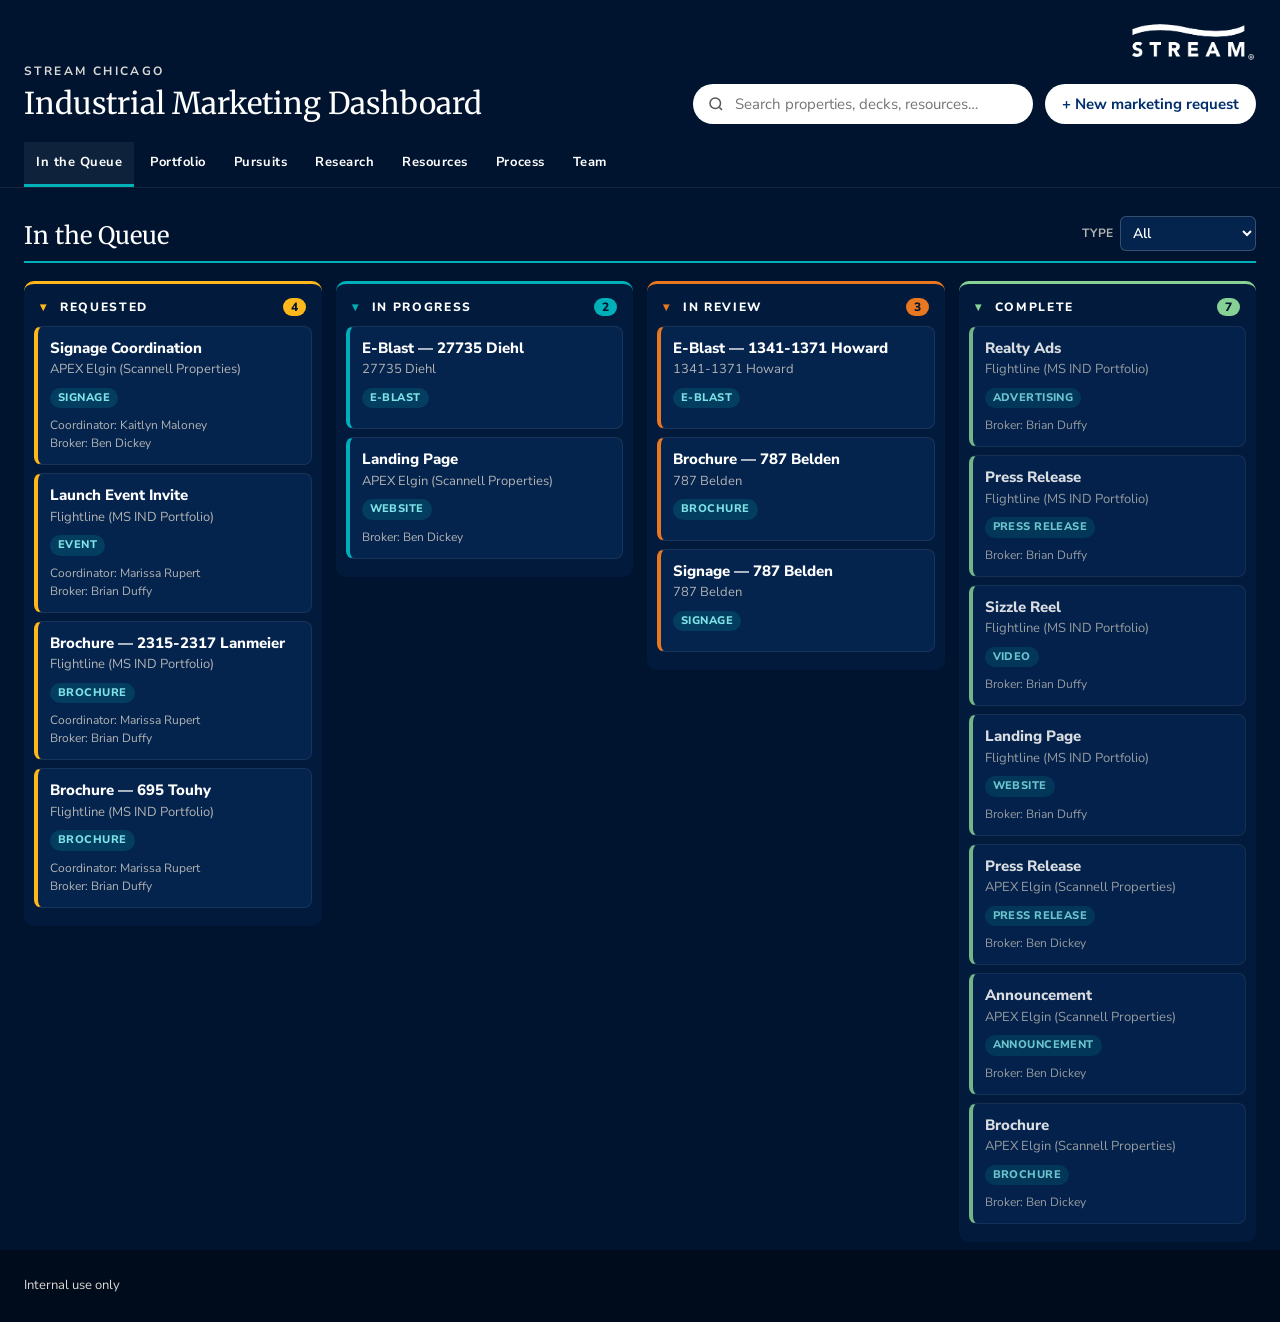
==== index.html @ 292f7e7e "Rename Presentations tab to Pursuits Co-Authored-By: Claude Opus 5.5 <noreply@anthropic.com> Claude-" ====
<!doctype html>
<html lang="en">
<head>
  <meta charset="utf-8">
  <meta name="viewport" content="width=device-width, initial-scale=1">
  <title>Stream Industrial Team Hub</title>
  <meta name="description" content="Stream Industrial Brokerage &amp; Marketing team dashboard — marketing queue, presentations, resources and portfolio quick links.">
  <link rel="preconnect" href="https://fonts.googleapis.com">
  <link rel="preconnect" href="https://fonts.gstatic.com" crossorigin>
  <link href="https://fonts.googleapis.com/css2?family=Merriweather:ital,wght@0,300;0,400;0,700;1,700&family=Nunito+Sans:wght@400;600;700;800;900&display=swap" rel="stylesheet">
  <link rel="stylesheet" href="assets/styles.css">
</head>
<body>
  <a class="skip-link" href="#main">Skip to content</a>

  <header class="masthead">
    <div class="wrap masthead__inner">
      <div class="brand">
        <span class="brand__eyebrow">Stream Chicago</span>
        <h1 class="brand__title">Industrial Marketing Dashboard</h1>
      </div>
      <div class="masthead__right">
        <img class="brand__logo" src="assets/stream-logo-white.png" alt="Stream Realty Partners" width="126" height="40">
      <div class="masthead__tools">
        <label class="search" for="global-search">
          <svg aria-hidden="true" viewBox="0 0 24 24"><circle cx="11" cy="11" r="7"/><path d="m20 20-3.5-3.5"/></svg>
          <span class="sr-only">Search the hub</span>
          <input id="global-search" type="search" placeholder="Search properties, decks, resources…" autocomplete="off">
        </label>
        <a class="btn btn--light" id="request-link" href="#" target="_blank" rel="noopener">+ New marketing request</a>
      </div>
      </div>
    </div>
    <nav class="sectionnav" aria-label="Sections">
      <div class="wrap sectionnav__inner" role="tablist">
        <a href="#queue" role="tab" id="tab-queue" aria-controls="queue">In the Queue</a>
        <a href="#portfolio" role="tab" id="tab-portfolio" aria-controls="portfolio">Portfolio</a>
        <a href="#presentations" role="tab" id="tab-presentations" aria-controls="presentations">Pursuits</a>
        <a href="#research" role="tab" id="tab-research" aria-controls="research">Research</a>
        <a href="#resources" role="tab" id="tab-resources" aria-controls="resources">Resources</a>
        <a href="#process" role="tab" id="tab-process" aria-controls="process">Process</a>
        <a href="#team" role="tab" id="tab-team" aria-controls="team">Team</a>
      </div>
    </nav>
  </header>

  <main id="main" class="wrap">
    <div id="sample-banner" class="banner" hidden>
      <strong>Sample data.</strong> Replace the placeholder entries in <code>data/dashboard.js</code> with the team's real work — see the README for how.
    </div>


    <section id="queue" class="section" role="tabpanel" aria-labelledby="tab-queue">
      <div class="section__head">
        <h2 id="queue-h" class="section__title">In the Queue</h2>
        <div class="filters">
          <label>Type <select id="queue-type"></select></label>
        </div>
      </div>
      <p class="queue-live-note" id="queue-live-note" hidden>Drag a card to another column to update its status (on a phone, press and hold, then slide). Changes save for everyone.</p>
      <div class="board" id="board"></div>
    </section>

    <section id="portfolio" class="section" role="tabpanel" aria-labelledby="tab-portfolio">
      <div class="section__head">
        <h2 id="port-h" class="section__title">Portfolio</h2>
        <div class="filters">
          <label>Submarket <select id="port-submarket"></select></label>
          <label>Status <select id="port-status"></select></label>
        </div>
      </div>
      <div id="assignments-block">
        <h3 class="subhead subhead--first">Assignment Teams</h3>
        <div class="assignments" id="assignment-list"></div>
        <h3 class="subhead">Properties</h3>
      </div>
      <div class="portfolio-summary" id="portfolio-summary"></div>
      <div class="table-wrap">
        <table class="portfolio" id="portfolio-table">
          <thead>
            <tr>
              <th scope="col">Property</th>
              <th scope="col">Submarket</th>
              <th scope="col" class="num">Available SF</th>
              <th scope="col">Clear Ht</th>
              <th scope="col">Status</th>
              <th scope="col">Broker Lead</th>
              <th scope="col">Quick Links</th>
            </tr>
          </thead>
          <tbody></tbody>
        </table>
      </div>
    </section>

    <section id="presentations" class="section" role="tabpanel" aria-labelledby="tab-presentations">
      <div class="section__head">
        <h2 id="pres-h" class="section__title">Pursuits</h2>
        <div class="filters">
          <label>Type <select id="pres-type"></select></label>
        </div>
      </div>
      <div class="cards" id="presentations-list"></div>
    </section>


    <section id="research" class="section" role="tabpanel" aria-labelledby="tab-research">
      <div class="section__head">
        <h2 class="section__title">Research</h2>
        <p class="section__meta">Market reports, comps and data for the Chicago industrial market.</p>
      </div>
      <h3 class="subhead subhead--first">The Quarter</h3>
      <div class="quarter-layout">
        <figure class="quarter-graphic" id="quarter-graphic"></figure>
        <div class="reports" id="report-list"></div>
      </div>
      <div class="reel-head">
        <h3 class="subhead">Deal Reel</h3>
        <div class="reel-filter" id="reel-filter" role="group" aria-label="Quarter"></div>
      </div>
      <p class="reel-note">Key lease transactions from The Quarter. Scroll sideways for more.</p>
      <div class="reel" id="deal-reel" tabindex="0" aria-label="Deal Reel"></div>
      <h3 class="subhead">Data &amp; Tools</h3>
      <div class="resources" id="research-list"></div>
      <div class="research-contact" id="research-contact"></div>
    </section>

    <section id="resources" class="section" role="tabpanel" aria-labelledby="tab-resources">
      <div class="section__head">
        <h2 id="res-h" class="section__title">Resources</h2>
        <p class="section__meta">Templates, brand standards, social and tools.</p>
      </div>
      <div class="resources" id="resources-list"></div>
    </section>

    <section id="process" class="section" role="tabpanel" aria-labelledby="tab-process">
      <div class="section__head">
        <h2 class="section__title">Process</h2>
        <p class="section__meta">How the Chicago IND and Marketing teams work together.</p>
      </div>
      <div class="process-legend" aria-hidden="true">
        <span class="who who--ind">IND</span> Industrial brokerage team
        <span class="who who--mkt">MKT</span> Marketing team
        <span class="who who--both">IND + MKT</span> Together
      </div>
      <div class="process" id="process-list"></div>
    </section>

    <section id="team" class="section" role="tabpanel" aria-labelledby="tab-team">
      <div class="section__head">
        <h2 id="team-h" class="section__title">Team</h2>
      </div>
      <figure class="team-photo" id="team-photo" hidden>
        <img id="team-photo-img" alt="" loading="lazy">
      </figure>
      <div class="team" id="team-list"></div>
    </section>
  </main>

  <div class="toast" id="toast" role="status" aria-live="polite" hidden></div>

  <footer class="footer">
    <div class="wrap footer__inner">
      <p class="footer__note">Internal use only</p>
    </div>
  </footer>

  <script src="data/dashboard.js"></script>
  <script src="assets/app.js"></script>
</body>
</html>
---- assets/styles.css ----
/* Stream Industrial — Brokerage & Marketing Hub
   Brand: Stream Navy dominant, Light Gray / white, Stream Blue accent.
   Merriweather for headlines, Nunito Sans for everything else. Body copy black. */

:root {
  --navy: #002F6C;
  --blue: #004EA8;
  --light-gray: #D9D9D6;
  --gray: #B1B3B3;
  --dark-gray: #53565A;
  --pacific: #00B0B9;
  --green: #86D295;
  --orange: #E87722;
  --yellow: #FFB81C;

  --ink: #000000;
  --muted: #53565A;
  --bg: #F4F4F2;
  --surface: #FFFFFF;
  --line: #D9D9D6;

  --radius: 10px;
  --shadow: 0 1px 2px rgba(0, 47, 108, .06), 0 4px 14px rgba(0, 47, 108, .06);
  --serif: "Merriweather", Georgia, serif;
  --sans: "Nunito Sans", "Segoe UI", Arial, sans-serif;
}

* { box-sizing: border-box; }

body {
  margin: 0;
  background: var(--bg);
  color: var(--ink);
  font: 400 15px/1.5 var(--sans);
  font-variant-numeric: proportional-nums lining-nums;
  -webkit-font-smoothing: antialiased;
}
a { color: var(--blue); }
code { font-size: .9em; background: rgba(0,0,0,.05); padding: 1px 5px; border-radius: 4px; }
.sr-only { position: absolute; width: 1px; height: 1px; overflow: hidden; clip: rect(0 0 0 0); white-space: nowrap; }
.skip-link { position: absolute; left: -999px; top: 8px; background: #fff; padding: 8px 12px; z-index: 100; }
.skip-link:focus { left: 8px; }

.wrap { max-width: 1280px; margin: 0 auto; padding: 0 24px; }
@media (max-width: 640px) { .wrap { padding: 0 16px; } }

/* ---------- Masthead ---------- */
.masthead {
  position: sticky; top: 0; z-index: 20;
  background: linear-gradient(45deg, #001A3D 0%, var(--navy) 55%, #003E86 100%);
  color: #fff;
}
.masthead__inner {
  display: flex; align-items: flex-end; justify-content: space-between; gap: 24px;
  padding-top: 22px; padding-bottom: 18px; flex-wrap: wrap;
}
.brand__eyebrow {
  display: block; font-weight: 700; font-size: 12px; letter-spacing: .2em; text-transform: uppercase;
  color: var(--light-gray);
}
.brand__title { font: 400 30px/1.15 var(--serif); margin: 6px 0 4px; }
.masthead__tools { display: flex; gap: 12px; align-items: center; flex-wrap: wrap; }

.search {
  display: flex; align-items: center; gap: 8px;
  background: #fff; border-radius: 999px; padding: 0 14px; height: 40px; width: 340px; max-width: 100%;
}
.search svg { width: 18px; height: 18px; fill: none; stroke: var(--dark-gray); stroke-width: 2; flex: none; }
.search input { border: 0; outline: 0; font: inherit; width: 100%; background: transparent; color: var(--ink); }

.btn {
  display: inline-flex; align-items: center; height: 40px; padding: 0 16px; border-radius: 999px;
  font-weight: 700; text-decoration: none; white-space: nowrap; border: 1px solid transparent;
}
.btn--light { background: #fff; color: var(--navy); }
.btn--light:hover { background: var(--light-gray); }

.sectionnav { background: rgba(0, 0, 0, .18); }
.sectionnav__inner { display: flex; gap: 4px; overflow-x: auto; scrollbar-width: none; }
.sectionnav__inner::-webkit-scrollbar { display: none; }
.sectionnav a {
  color: #fff; text-decoration: none; font-weight: 700; font-size: 13px; letter-spacing: .04em;
  padding: 11px 12px; white-space: nowrap; border-bottom: 3px solid transparent;
}
.sectionnav a:hover { border-bottom-color: rgba(0, 176, 185, .5); }
.sectionnav a.is-active { border-bottom-color: var(--pacific); background: rgba(255, 255, 255, .06); }
.sectionnav a:focus-visible { outline: 2px solid #fff; outline-offset: -2px; }
.tab-count {
  display: inline-block; margin-left: 6px; min-width: 18px; padding: 0 6px; border-radius: 999px;
  background: var(--pacific); color: #00142F; font-size: 11px; line-height: 18px; text-align: center;
}
.tab-count--zero { background: rgba(255, 255, 255, .15); color: #fff; }

@media (max-width: 760px) {
  .masthead { position: static; }
  .brand__title { font-size: 24px; }
  .masthead__tools, .search { width: 100%; }
}

/* ---------- Sections ---------- */
body { min-height: 100vh; display: flex; flex-direction: column; }
main { padding-top: 24px; padding-bottom: 48px; flex: 1; width: 100%; }
.banner {
  background: #FFF6E0; border-left: 4px solid var(--yellow); padding: 12px 16px; border-radius: 6px; margin-bottom: 8px;
}
.section { padding: 28px 0 8px; }
.section__head {
  display: flex; align-items: flex-end; justify-content: space-between; gap: 16px; flex-wrap: wrap;
  border-bottom: 2px solid var(--navy); padding-bottom: 10px; margin-bottom: 18px;
}
.section__title { font: 400 24px/1.2 var(--serif); color: var(--navy); margin: 0; }
.section__meta { margin: 0; color: var(--muted); font-size: 14px; }
.filters { display: flex; gap: 12px; flex-wrap: wrap; }
.filters label { font-size: 12px; font-weight: 700; letter-spacing: .06em; text-transform: uppercase; color: var(--muted); display: flex; align-items: center; gap: 6px; }
.filters select {
  font: 600 14px var(--sans); text-transform: none; letter-spacing: 0; color: var(--ink);
  border: 1px solid var(--gray); border-radius: 6px; padding: 6px 8px; background: #fff;
}
.empty { color: var(--muted); font-style: italic; padding: 12px 0; }

/* ---------- Overview ---------- */
.stats { display: grid; grid-template-columns: repeat(auto-fit, minmax(180px, 1fr)); gap: 14px; }
@media (max-width: 560px) { .stats { grid-template-columns: 1fr 1fr; gap: 10px; } .stat__value { font-size: 26px; } }
.stat {
  background: var(--surface); border-radius: var(--radius); box-shadow: var(--shadow);
  padding: 16px 18px; border-top: 4px solid var(--navy); text-decoration: none; color: inherit;
}
.stat:hover { border-top-color: var(--blue); }
.stat__value { font: 400 32px/1 var(--serif); color: var(--navy); }
.stat__label { margin-top: 6px; font-weight: 700; font-size: 13px; color: var(--ink); }
.stat__sub { font-size: 12px; color: var(--muted); }

.overview-grid { display: grid; grid-template-columns: 1fr 1fr; gap: 14px; margin-top: 14px; }
@media (max-width: 860px) { .overview-grid { grid-template-columns: 1fr; } }
.panel { background: var(--surface); border-radius: var(--radius); box-shadow: var(--shadow); padding: 16px 18px; }
.panel__title {
  display: flex; align-items: center; gap: 10px; margin: 0 0 10px;
  font: 700 12px var(--sans); letter-spacing: .2em; text-transform: uppercase; color: var(--navy);
}
.square { width: 12px; height: 12px; background: var(--blue); flex: none; }
.square--orange { background: var(--orange); }
.updates, .duesoon { list-style: none; margin: 0; padding: 0; }
.updates li, .duesoon li { padding: 9px 0; border-top: 1px solid var(--line); display: flex; gap: 12px; }
.updates li:first-child, .duesoon li:first-child { border-top: 0; }
.date-chip { flex: none; font-size: 12px; font-weight: 800; color: var(--muted); width: 54px; padding-top: 1px; }
.duesoon li > div { flex: 1; min-width: 0; }
.duesoon li > .pill { align-self: flex-start; }
.duesoon .title { font-weight: 700; }
.duesoon .sub { font-size: 13px; color: var(--muted); }

/* ---------- Pills ---------- */
.pill {
  display: inline-block; font-size: 11px; font-weight: 800; letter-spacing: .04em; text-transform: uppercase;
  padding: 2px 8px; border-radius: 999px; background: var(--light-gray); color: var(--ink); white-space: nowrap;
}
.pill--high, .pill--overdue { background: var(--orange); color: #000; }
.pill--soon { background: var(--yellow); }
.pill--won, .pill--available { background: var(--green); }
.pill--lost { background: var(--gray); }
.pill--loi { background: var(--yellow); }
.pill--coming { background: var(--pacific); color: #000; }
.pill--sale { background: var(--blue); color: #fff; }
.pill--leased { background: var(--dark-gray); color: #fff; }
.pill--type { background: #E8EEF6; color: var(--navy); }

/* ---------- Queue board ---------- */
.board { display: grid; grid-template-columns: repeat(4, minmax(0, 1fr)); gap: 14px; align-items: start; }
@media (max-width: 1000px) { .board { grid-template-columns: repeat(2, minmax(0, 1fr)); } }
@media (max-width: 560px) { .board { grid-template-columns: 1fr; } }
.column { background: #E9E9E6; border-radius: var(--radius); padding: 10px; }
.column__head {
  display: flex; justify-content: space-between; align-items: center; padding: 4px 6px 10px;
  font-weight: 800; font-size: 12px; letter-spacing: .14em; text-transform: uppercase; color: var(--navy);
}
button.column__head {
  width: 100%; border: 0; background: transparent; font-family: var(--sans); cursor: pointer; text-align: left;
  gap: 8px; border-radius: 6px;
}
button.column__head:hover { background: rgba(255,255,255,.05); }
button.column__head:focus-visible { outline: 2px solid var(--pacific); outline-offset: 2px; }
.column__chev { width: 12px; font-size: 12px; color: var(--pacific); }
.column__name { flex: 1; }
.column--collapsed { padding-bottom: 4px; }
.column--collapsed .column__head { padding-bottom: 4px; }
.column__count { background: var(--navy); color: #fff; border-radius: 999px; padding: 1px 8px; font-size: 12px; letter-spacing: 0; }
.task {
  background: var(--surface); border-radius: 8px; padding: 12px; margin-bottom: 8px; box-shadow: var(--shadow);
  border-left: 4px solid var(--blue);
}
.task--high { border-left-color: var(--orange); }
.task--complete { opacity: .7; border-left-color: var(--green); }
.task__title { font-weight: 800; margin: 0 0 2px; line-height: 1.3; }
.task__prop { font-size: 13px; color: var(--muted); margin: 0 0 8px; }
.task__row { display: flex; flex-wrap: wrap; gap: 6px; align-items: center; font-size: 12px; }
.task__people { font-size: 12px; color: var(--muted); margin-top: 8px; }
.task a { font-weight: 700; font-size: 12px; }

/* ---------- Cards ---------- */
.cards { display: grid; grid-template-columns: repeat(auto-fill, minmax(280px, 1fr)); gap: 14px; }
.card {
  background: var(--surface); border-radius: var(--radius); box-shadow: var(--shadow); padding: 16px 18px;
  display: flex; flex-direction: column; gap: 8px;
}
.card__top { display: flex; justify-content: space-between; gap: 8px; align-items: center; }
.card__date { font-size: 12px; font-weight: 700; color: var(--muted); }
.card__title { font: 700 17px/1.35 var(--sans); margin: 0; color: var(--ink); }
.card__sub { font-size: 13px; color: var(--muted); margin: 0; }
.card__notes { font-size: 14px; margin: 0; }
.card__foot { margin-top: auto; display: flex; justify-content: space-between; align-items: center; gap: 8px; padding-top: 6px; }
.link-btn {
  display: inline-flex; align-items: center; gap: 6px; font-weight: 800; font-size: 13px;
  color: #fff; background: var(--blue); padding: 6px 12px; border-radius: 6px; text-decoration: none;
}
.link-btn:hover { background: var(--navy); }
.link-btn--pending { background: var(--light-gray); color: var(--muted); cursor: default; }

.cards--feature .card { border-top: 4px solid var(--navy); position: relative; overflow: hidden; }
.cards--feature .card::after {
  /* subtle topographic-style contour accent */
  content: ""; position: absolute; right: -40px; top: -40px; width: 160px; height: 160px; pointer-events: none;
  background: repeating-radial-gradient(circle at 70% 30%, transparent 0 10px, rgba(0, 47, 108, .07) 10px 11px);
}
.quote { font: 400 15px/1.55 var(--serif); margin: 0; color: var(--ink); }

/* ---------- Resources ---------- */
.resources { display: grid; grid-template-columns: repeat(auto-fill, minmax(260px, 1fr)); gap: 14px; }
.resources .panel ul { list-style: none; margin: 0; padding: 0; }
.resources li { border-top: 1px solid var(--line); padding: 8px 0; display: flex; justify-content: space-between; gap: 10px; }
.resources li:first-child { border-top: 0; }
.resources li a { font-weight: 700; text-decoration: none; }
.resources li a:hover { text-decoration: underline; }
.resources .muted-link { color: var(--muted); }
.res-note { display: block; font-size: 12px; color: var(--muted); }
.soon { font-size: 11px; color: var(--muted); white-space: nowrap; }

.research-contact__card { display: flex; align-items: center; gap: 14px; margin-top: 14px; border-left: 4px solid var(--pacific); }
.research-contact__label { font-size: 12px; font-weight: 800; letter-spacing: .08em; text-transform: uppercase; color: var(--gray); }

.reports { display: grid; align-items: start; grid-template-columns: repeat(auto-fill, minmax(min(100%, 420px), 1fr)); gap: 14px; }
.report { background: #04234D; border: 1px solid rgba(255,255,255,.08); border-top: 4px solid rgba(255,255,255,.2); border-radius: var(--radius); padding: 18px; display: flex; flex-direction: column; gap: 14px; align-items: flex-start; }
.report--launched { border-top-color: var(--pacific); }
.report--pending { border-style: dashed; border-top-style: solid; border-top-color: var(--yellow); }
.report__top { display: flex; justify-content: space-between; gap: 12px; width: 100%; }
.report__quarter { font: 400 26px/1.1 var(--serif); color: #fff; }
.report__title { margin: 4px 0 0; font: 700 13px var(--sans); color: var(--gray); letter-spacing: .02em; }
.report__tags { display: flex; gap: 6px; align-items: flex-start; flex-wrap: wrap; justify-content: flex-end; }
.report__stats { display: grid; grid-template-columns: repeat(4, minmax(0, 1fr)); gap: 10px; margin: 0; width: 100%; }
@media (max-width: 520px) { .report__stats { grid-template-columns: repeat(2, minmax(0, 1fr)); } }
.report__stats > div { border-left: 2px solid var(--pacific); padding-left: 10px; }
.report__stats dd { margin: 0; font: 400 20px/1.2 var(--serif); color: #fff; font-variant-numeric: tabular-nums; }
.report__stats dt { font-size: 11px; font-weight: 800; letter-spacing: .06em; text-transform: uppercase; color: var(--gray); }
.report__takeaway { margin: 0; color: #fff; font-size: 14px; }

.reel-head { display: flex; align-items: flex-end; justify-content: space-between; gap: 12px; flex-wrap: wrap; margin-top: 28px; }
.reel-head .subhead { margin: 0; }
.reel-filter { display: flex; gap: 6px; flex-wrap: wrap; }
.chip {
  font: 700 13px var(--sans); color: #fff; background: transparent; border: 1px solid rgba(255,255,255,.25);
  border-radius: 999px; padding: 5px 12px; cursor: pointer;
}
.chip:hover { border-color: var(--pacific); }
.chip--on { background: var(--pacific); border-color: var(--pacific); color: #00142F; }
.chip:focus-visible { outline: 2px solid #fff; outline-offset: 2px; }
.reel-note { margin: 6px 0 12px; font-size: 13px; color: var(--gray); }
.reel {
  display: grid; grid-auto-flow: column; grid-auto-columns: minmax(240px, 260px); gap: 12px;
  overflow-x: auto; scroll-snap-type: x mandatory; padding-bottom: 10px; scrollbar-color: var(--pacific) transparent;
}
.reel:focus-visible { outline: 2px solid var(--pacific); outline-offset: 4px; }
.deal {
  scroll-snap-align: start; background: #04234D; border: 1px solid rgba(255,255,255,.08); border-radius: var(--radius);
  padding: 16px; display: flex; flex-direction: column; gap: 4px; position: relative; overflow: hidden;
}
.deal::after {
  content: ""; position: absolute; right: -50px; top: -50px; width: 140px; height: 140px; pointer-events: none;
  background: repeating-radial-gradient(circle at 70% 30%, transparent 0 9px, rgba(0,176,185,.12) 9px 10px);
}
.deal__sf { font: 400 26px/1.1 var(--serif); color: #fff; font-variant-numeric: tabular-nums; }
.deal__sf span { font: 700 12px var(--sans); color: var(--gray); }
.deal__tenant { font-weight: 800; font-size: 16px; color: #fff; margin-top: 6px; }
.deal__addr { font-size: 13px; color: var(--gray); }
.deal__foot { margin-top: auto; padding-top: 10px; display: flex; flex-direction: column; gap: 6px; align-items: flex-start; }
.deal__meta { font-size: 12px; color: var(--gray); }

/* ---------- Portfolio ---------- */
.portfolio-summary { display: flex; gap: 8px; flex-wrap: wrap; margin-bottom: 12px; font-size: 14px; }
.portfolio-summary span { background: var(--surface); border-radius: 999px; padding: 4px 12px; box-shadow: var(--shadow); }
.portfolio-summary strong { color: var(--navy); }
.table-wrap { background: var(--surface); border-radius: var(--radius); box-shadow: var(--shadow); overflow: hidden; }
table.portfolio { width: 100%; border-collapse: collapse; }
.portfolio th {
  text-align: left; background: var(--navy); color: #fff; font-size: 12px; letter-spacing: .08em; text-transform: uppercase;
  padding: 10px 12px; cursor: pointer; user-select: none; white-space: nowrap;
}
.portfolio th[aria-sort="ascending"]::after { content: " ▲"; font-size: 9px; }
.portfolio th[aria-sort="descending"]::after { content: " ▼"; font-size: 9px; }
.portfolio td { padding: 11px 12px; border-top: 1px solid var(--line); vertical-align: top; }
.portfolio tbody tr:hover { background: #F7F9FC; }
.portfolio .num { text-align: right; }
.prop-name { font-weight: 800; }
.prop-addr { font-size: 12px; color: var(--muted); }
.qlinks { display: flex; flex-wrap: wrap; gap: 6px; }
.qlink {
  font-size: 12px; font-weight: 700; padding: 3px 9px; border-radius: 6px; text-decoration: none;
  border: 1px solid var(--blue); color: var(--blue); white-space: nowrap;
}
.qlink:hover { background: var(--blue); color: #fff; }
.qlink--off { border-color: var(--line); color: var(--gray); pointer-events: none; }

@media (max-width: 860px) {
  .portfolio thead { display: none; }
  .portfolio, .portfolio tbody, .portfolio tr, .portfolio td { display: block; width: 100%; }
  .portfolio tr { border-top: 1px solid var(--line); padding: 10px 4px; }
  .portfolio td { border: 0; padding: 4px 12px; text-align: left !important; }
  .portfolio td[data-label]::before {
    content: attr(data-label) " · "; font-size: 11px; font-weight: 800; letter-spacing: .06em; text-transform: uppercase; color: var(--muted);
  }
}

/* ---------- Process ---------- */
.process-legend { display: flex; flex-wrap: wrap; align-items: center; gap: 6px 10px; font-size: 13px; color: var(--gray); margin-bottom: 14px; }
.process-legend .who { margin-left: 8px; }
.process-legend .who:first-child { margin-left: 0; }
.who {
  display: inline-block; flex: none; font-size: 11px; font-weight: 800; letter-spacing: .04em; padding: 2px 8px;
  border-radius: 999px; white-space: nowrap; min-width: 44px; text-align: center;
}
.who--ind { background: #fff; color: var(--navy); }
.who--mkt { background: var(--pacific); color: #00142F; }
.who--both { background: var(--yellow); color: #00142F; }
.process { display: grid; gap: 10px; }
.proc { background: #04234D; border: 1px solid rgba(255,255,255,.08); border-radius: var(--radius); }
.proc summary {
  display: flex; align-items: center; gap: 12px; padding: 14px 18px; cursor: pointer; list-style: none;
}
.proc summary::-webkit-details-marker { display: none; }
.proc summary::after { content: "+"; margin-left: auto; font-size: 20px; line-height: 1; color: var(--pacific); }
.proc[open] summary::after { content: "–"; }
.proc summary:focus-visible { outline: 2px solid #fff; outline-offset: -2px; border-radius: var(--radius); }
.proc__num {
  flex: none; width: 30px; height: 30px; border-radius: 50%; display: grid; place-items: center;
  background: var(--pacific); color: #00142F; font-weight: 800; font-size: 14px;
}
.proc__title { font-weight: 800; font-size: 16px; color: #fff; }
.proc__count { font-size: 12px; color: var(--gray); white-space: nowrap; }
.steps { list-style: none; margin: 0; padding: 0 18px 14px 60px; display: grid; gap: 2px; }
.step { display: flex; align-items: flex-start; gap: 10px; padding: 7px 0; border-top: 1px solid rgba(255,255,255,.08); }
.step:first-child { border-top: 0; }
.step__letter { flex: none; width: 14px; font-weight: 800; color: var(--gray); font-size: 13px; padding-top: 1px; }
.step .who { margin-top: 1px; }
.step__text { min-width: 0; color: #fff; }
.step__note { display: block; font: italic 400 12px var(--serif); color: var(--gray); }
@media (max-width: 640px) {
  .steps { padding-left: 18px; }
  .proc__count { display: none; }
}
.subhead { font: 400 20px var(--serif); color: #fff; margin: 28px 0 12px; }
.subhead--first { margin-top: 0; }
.assignments { display: grid; grid-template-columns: repeat(auto-fill, minmax(min(100%, 360px), 1fr)); gap: 14px; }
.assign__name { margin: 0; font: 700 17px var(--sans); color: #fff; }
.assign__client { font-size: 13px; color: var(--gray); margin-bottom: 10px; }
.assign__roles { display: grid; grid-template-columns: auto 1fr; gap: 6px 14px; margin: 0; font-size: 14px; }
.assign__roles dt { color: var(--gray); font-size: 12px; font-weight: 700; letter-spacing: .04em; text-transform: uppercase; padding-top: 2px; }
.assign__roles dd { margin: 0; color: #fff; font-weight: 700; }

/* ---------- Team ---------- */
.team-photo { margin: 0 0 16px; border-radius: var(--radius); overflow: hidden; border: 1px solid rgba(255,255,255,.08); }
.team-photo img { display: block; width: 100%; max-width: 100%; aspect-ratio: 21 / 9; object-fit: cover; object-position: 50% 40%; }
@media (max-width: 640px) { .team-photo img { aspect-ratio: 4 / 3; } }
.team { display: grid; grid-template-columns: repeat(3, 1fr); gap: 14px; }
@media (max-width: 860px) { .team { grid-template-columns: 1fr; } }
.member { display: flex; gap: 12px; align-items: flex-start; padding: 8px 0; border-top: 1px solid var(--line); }
.member:first-of-type { border-top: 0; }
.avatar {
  width: 38px; margin-top: 2px; height: 38px; border-radius: 50%; background: var(--navy); color: #fff; flex: none;
  display: grid; place-items: center; font-weight: 800; font-size: 13px;
}
.member__name { font-weight: 800; }
.member__role { font-size: 13px; color: var(--muted); }
.member__contact { font-size: 12px; }
.avatar--photo { width: 52px; height: 52px; object-fit: cover; padding: 0; align-self: flex-start; }
.member__focus { font-size: 13px; margin-top: 4px; }
.member__focus span { font: italic 400 12px var(--serif); color: var(--muted); }

/* ---------- Footer ---------- */
.footer { background: var(--navy); color: #fff; padding: 26px 0; }
.footer__inner { display: flex; justify-content: space-between; gap: 16px; flex-wrap: wrap; align-items: center; }
.footer__note { margin: 0; font-size: 13px; color: var(--light-gray); }
.footer a { color: #fff; }

mark { background: #FFE9B3; color: inherit; padding: 0 1px; }
.is-hidden { display: none !important; }

@media print {
  .masthead { position: static; }
  .sectionnav, .search, .btn, .filters { display: none; }
}

/* ---------- Midnight theme ----------
   Full navy canvas, Pacific Blue as the highlight. Stream Blue is kept off
   navy surfaces per brand contrast rules. */
html { background: #00142F; }
body{background:#00142F;color:#fff}
.masthead{background:#00142F;border-bottom:1px solid rgba(255,255,255,.08)}
.sectionnav{background:transparent}
.section__title,.stat__value,.panel__title,.column__head,.portfolio-summary strong{color:#fff}
.section__head{border-bottom-color:var(--pacific)}
.section__meta,.stat__sub,.card__sub,.card__date,.task__prop,.task__people,.prop-addr,.member__role,.date-chip,.duesoon .sub,.res-note,.soon,.filters label,.empty{color:#B1B3B3}
.stat,.panel,.card,.task,.table-wrap,.portfolio-summary span{background:#04234D;box-shadow:none;border:1px solid rgba(255,255,255,.08);color:#fff}
.stat{border-top:4px solid var(--pacific)}
.stat__label,.card__title,.quote,.task__title,.card__notes,.member__name,.prop-name,.member__focus{color:#fff}
.column{background:#021B3D} .column__count{background:var(--pacific);color:#00142F}
.updates li,.duesoon li,.resources li,.member,.portfolio td,.portfolio tr{border-color:rgba(255,255,255,.1)}
.portfolio th{background:#021B3D;border-bottom:2px solid var(--pacific)}
.portfolio tbody tr:hover{background:#06305F}
.pill--type{background:rgba(0,176,185,.18);color:#7FE3E8}
a,.resources li a,.task a{color:#7FE3E8} .muted-link{color:#D9D9D6!important}
.link-btn{background:var(--pacific);color:#00142F} .link-btn--pending{background:rgba(255,255,255,.08);color:#B1B3B3}
.qlink{border-color:var(--pacific);color:#7FE3E8} .qlink--off{border-color:rgba(255,255,255,.12);color:#53565A}
.filters select{background:#04234D;color:#fff;border-color:rgba(255,255,255,.2)}
.banner{background:#3A2A00;color:#fff}
.cards--feature .card{border-top:4px solid var(--pacific)}
.cards--feature .card::after{background:repeating-radial-gradient(circle at 70% 30%,transparent 0 10px,rgba(0,176,185,.12) 10px 11px)}
.avatar{background:var(--pacific);color:#00142F}
.footer{background:#000B1C}
.task{border-left-color:var(--pacific)} .task--high{border-left-color:var(--orange)}
.square{background:var(--pacific)} .square--orange{background:var(--orange)}
.pill--sale { background: #fff; color: var(--navy); }
.qlink--off { border-color: rgba(255,255,255,.12); color: rgba(255,255,255,.35); }
code { background: rgba(255,255,255,.1); }
mark { background: rgba(255,184,28,.35); color: #fff; }
.footer a { color: #fff; }
.search input { color: #000; }

/* Queue status colors: each bucket has its own accent on the count and card edge. */
.column--requested { --status: var(--yellow); }
.column--in-progress { --status: var(--pacific); }
.column--in-review { --status: var(--orange); }
.column--complete { --status: var(--green); }
.column .column__count { background: var(--status, var(--pacific)); color: #00142F; }
.column .column__chev { color: var(--status, var(--pacific)); }
.column { border-top: 3px solid var(--status, transparent); }
.column .task { border-left: 4px solid var(--status, var(--pacific)); }
.column .task--high { box-shadow: inset 0 0 0 1px var(--orange); }
.column .task--complete { opacity: .85; }

/* Drag and drop between queue buckets */
.queue-live-note { margin: -6px 0 12px; font-size: 13px; color: var(--gray); }
.task[draggable="true"] { cursor: grab; }
.task--dragging { opacity: .45; }
.board--dragging .column { outline: 1px dashed rgba(255,255,255,.18); outline-offset: -1px; }
.column--over { outline: 2px solid var(--status, var(--pacific)) !important; outline-offset: -2px; background: #06305F; }
.toast {
  position: fixed; left: 50%; bottom: calc(20px + env(safe-area-inset-bottom, 0px)); transform: translateX(-50%);
  background: #fff; color: #00142F; font-weight: 700; padding: 10px 16px; border-radius: 8px; z-index: 50;
  box-shadow: 0 6px 20px rgba(0,0,0,.35); max-width: calc(100% - 32px);
}
.task--ghost { position: fixed; z-index: 60; pointer-events: none; opacity: .9; transform: rotate(-2deg); box-shadow: 0 10px 30px rgba(0,0,0,.5); }
.task[draggable="true"] { -webkit-user-select: none; user-select: none; -webkit-touch-callout: none; }

/* Vendor contact cards in Resources */
.resources li.vendor { display: flex; flex-direction: column; gap: 10px; align-items: flex-start; justify-content: flex-start; }
.vendor__logo { display: block; max-width: 100%; width: 220px; height: 56px; object-fit: contain; background: #fff; border-radius: 8px; padding: 8px 12px; }
.vendor__body { min-width: 0; display: grid; gap: 2px; }
.vendor__company a, .vendor__company span { font-weight: 800; font-size: 15px; }
.vendor__name { color: #fff; font-weight: 700; font-size: 14px; }
.vendor__line { color: var(--gray); font-size: 13px; overflow-wrap: anywhere; }

/* Presentation front covers */
.card--with-cover { padding-top: 0; overflow: hidden; }
.card__cover { display: block; margin: 0 -18px 4px; background: #000B1C; aspect-ratio: 16 / 10; overflow: hidden; }
.card__cover-img { display: block; width: 100%; height: 100%; object-fit: cover; object-position: center top; transition: transform .25s ease; }
a.card__cover:hover .card__cover-img { transform: scale(1.03); }
a.card__cover:focus-visible { outline: 2px solid var(--pacific); outline-offset: -2px; }
@media (prefers-reduced-motion: reduce) { .card__cover-img { transition: none; } }

/* The Quarter: graphic on the left, compact report cards stacked on the right */
.quarter-layout { display: grid; grid-template-columns: minmax(0, 0.62fr) minmax(0, 1.38fr); gap: 16px; align-items: start; }
@media (max-width: 900px) { .quarter-layout { grid-template-columns: 1fr; } }
.quarter-graphic { margin: 0; border-radius: var(--radius); overflow: hidden; background: #04234D; border: 1px solid rgba(255,255,255,.08); }
.quarter-graphic img { display: block; width: 100%; max-width: 100%; height: auto; }
.quarter-graphic--empty { min-height: 320px; display: grid; place-items: center; border-style: dashed; color: var(--gray); font-size: 14px; text-align: center; padding: 24px; }
.quarter-layout .reports { grid-template-columns: 1fr; gap: 10px; }
.quarter-layout .report { padding: 12px 16px; gap: 8px; }
.quarter-layout .report__quarter { font-size: 20px; }
.quarter-layout .report__title { margin-top: 2px; font-size: 12px; }
.quarter-layout .report__stats { gap: 8px; }
.quarter-layout .report__stats dd { font-size: 16px; }
.quarter-layout .report__stats dt { font-size: 10px; letter-spacing: .04em; }
.quarter-layout .report__takeaway {
  font-size: 13px; display: -webkit-box; -webkit-line-clamp: 2; -webkit-box-orient: vertical; overflow: hidden;
}
.quarter-layout .report .link-btn { padding: 4px 10px; font-size: 12px; }
.quarter-graphic a { display: block; }
.quarter-graphic a:focus-visible { outline: 2px solid var(--pacific); outline-offset: -2px; }
/* "Go-to for" label: brighter so it reads on navy */
.member__focus span { color: #7FE3E8; font-weight: 700; }

/* Stream logo (white, reversed on navy). Kept at least 10mm tall with clear space around it per brand rules. */
.masthead__right { display: flex; flex-direction: column; align-items: flex-end; gap: 22px; }
.brand__logo { display: block; height: 40px; width: auto; }
@media (max-width: 760px) {
  .masthead__inner { position: relative; }
  .masthead__right { width: 100%; align-items: stretch; gap: 0; }
  .brand__logo { position: absolute; top: 20px; right: 16px; height: 38px; }
  .brand { padding-right: 140px; }
}
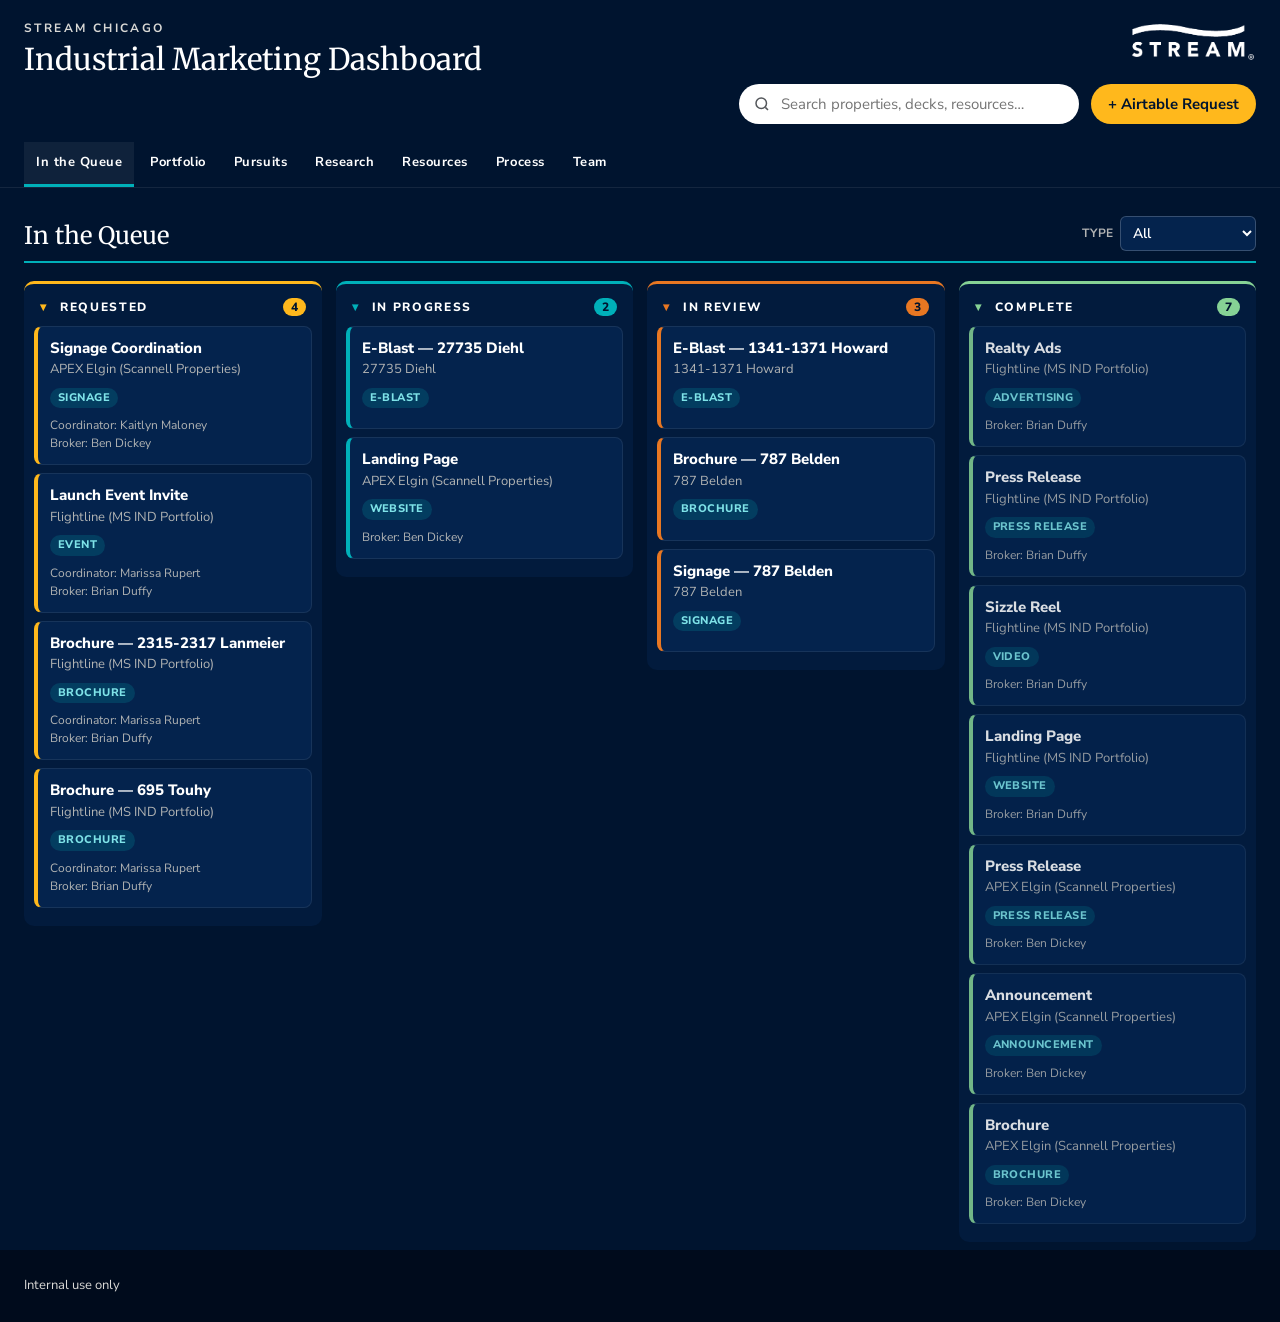
==== commit 2be157e4: "Rename request button to Airtable Request Co-Authored-By: Claude Opus 5.5 <noreply@anthropic.com> Cl" ====
--- a/index.html
+++ b/index.html
@@ -27,7 +27,7 @@
           <span class="sr-only">Search the hub</span>
           <input id="global-search" type="search" placeholder="Search properties, decks, resources…" autocomplete="off">
         </label>
-        <a class="btn btn--light" id="request-link" href="#" target="_blank" rel="noopener">+ New marketing request</a>
+        <a class="btn btn--light" id="request-link" href="#" target="_blank" rel="noopener">+ Airtable Request</a>
       </div>
       </div>
     </div>
@@ -70,7 +70,6 @@
         </div>
       </div>
       <div id="assignments-block">
-        <h3 class="subhead subhead--first">Assignment Teams</h3>
         <div class="assignments" id="assignment-list"></div>
         <h3 class="subhead">Properties</h3>
       </div>
--- a/assets/styles.css
+++ b/assets/styles.css
@@ -26,6 +26,7 @@
 }
 
 * { box-sizing: border-box; }
+[hidden] { display: none !important; }
 
 body {
   margin: 0;
@@ -505,3 +506,31 @@
   .brand__logo { position: absolute; top: 20px; right: 16px; height: 38px; }
   .brand { padding-right: 140px; }
 }
+
+/* Expandable assignment cards */
+.assign__head {
+  display: flex; justify-content: space-between; align-items: flex-start; gap: 12px; width: 100%;
+  background: none; border: 0; padding: 0; margin: 0 0 10px; text-align: left; font: inherit; color: inherit; cursor: pointer;
+}
+.assign__head .assign__client { margin-bottom: 0; }
+.assign__head:focus-visible { outline: 2px solid var(--pacific); outline-offset: 4px; border-radius: 4px; }
+.assign__chev { font-size: 22px; line-height: 1; color: var(--pacific); }
+.assign:hover { border-color: rgba(0,176,185,.45); }
+.assign--open { border-color: var(--pacific); }
+.assign__detail { margin-top: 14px; padding-top: 12px; border-top: 1px solid rgba(255,255,255,.1); display: flex; flex-direction: column; gap: 10px; align-items: flex-start; }
+.assign__label { font-size: 11px; font-weight: 800; letter-spacing: .1em; text-transform: uppercase; color: var(--gray); }
+.assign__props { margin: 0; padding-left: 20px; width: 100%; display: grid; gap: 4px; color: #fff; font-size: 14px; }
+.assign__props li { display: flex; justify-content: space-between; gap: 10px; }
+.assign__sf { color: var(--gray); font-size: 12px; white-space: nowrap; font-variant-numeric: tabular-nums; }
+.assign__links { display: flex; gap: 8px; flex-wrap: wrap; }
+.assignments { align-items: start; }
+/* "Stream Chicago" sits at the top, level with the logo; the title stays on the search row */
+@media (min-width: 761px) {
+  .brand { align-self: flex-start; display: flex; flex-direction: column; gap: 8px; }
+  .brand__eyebrow { margin-top: 0; line-height: 1; }
+  .brand__title { margin: 0; }
+}
+/* New marketing request button: Golden Yellow accent */
+#request-link { background: var(--yellow); color: #00142F; }
+#request-link:hover { background: #FFC94D; }
+#request-link:focus-visible { outline: 2px solid #fff; outline-offset: 2px; }
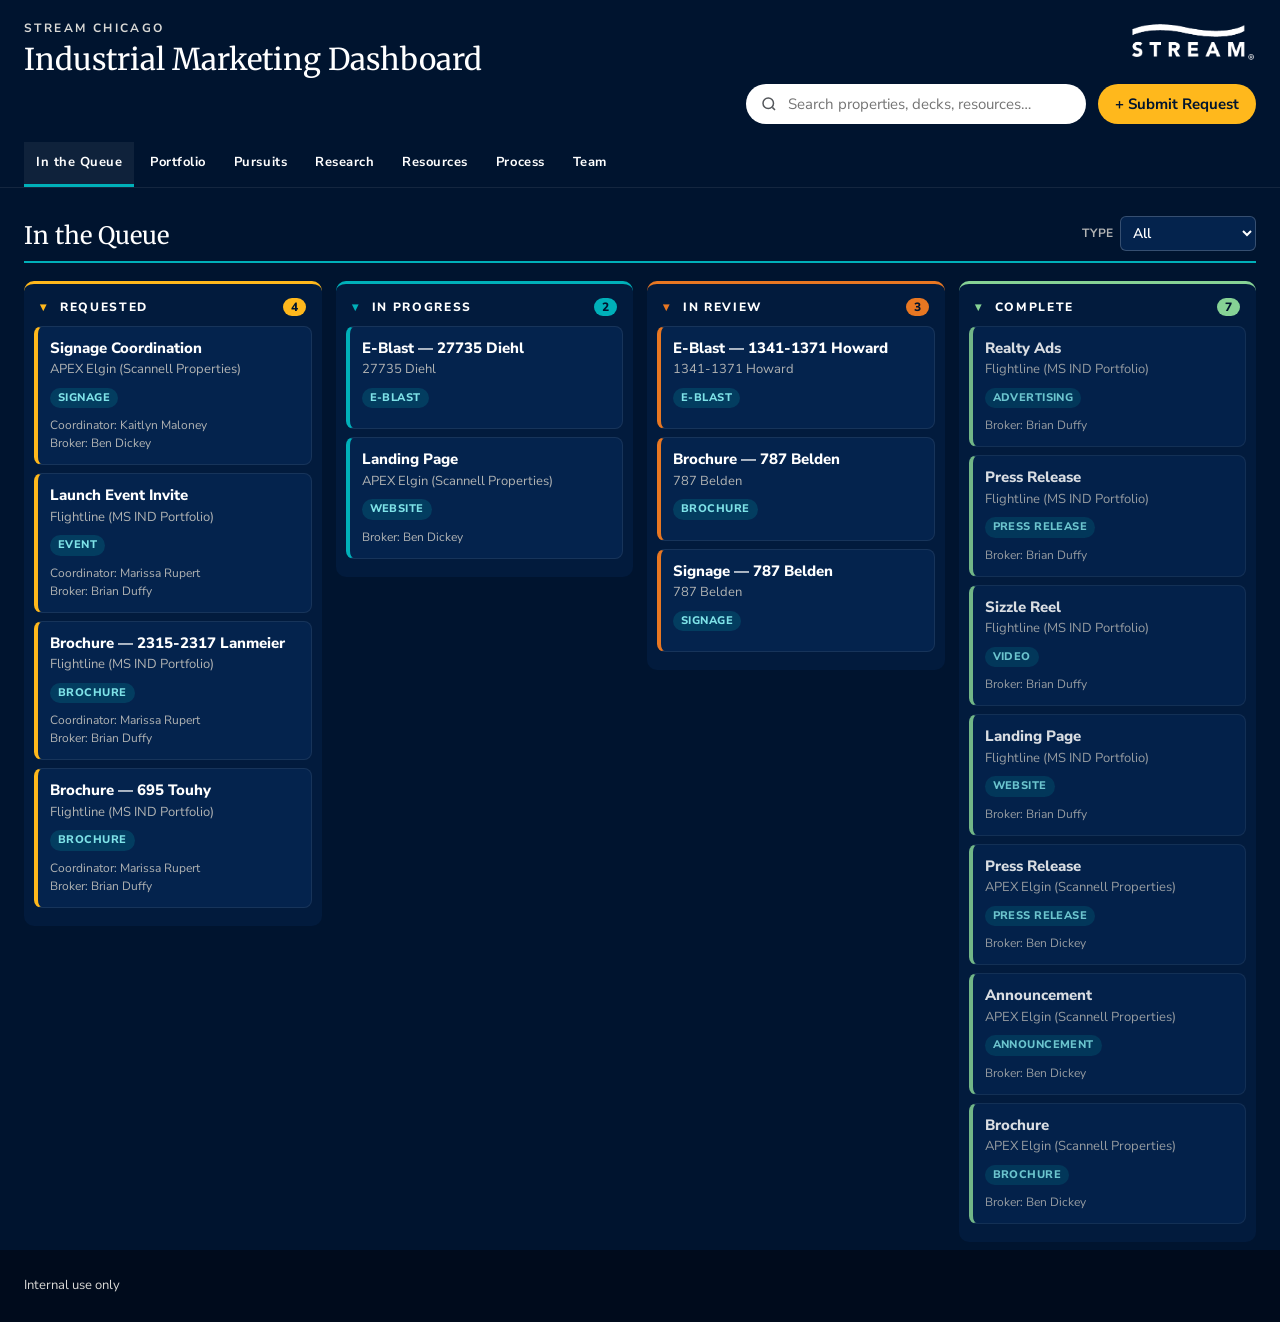
==== commit cf4cd905: "Rename request button to Submit Request Co-Authored-By: Claude Opus 5.5 <noreply@anthropic.com> Clau" ====
--- a/index.html
+++ b/index.html
@@ -27,7 +27,7 @@
           <span class="sr-only">Search the hub</span>
           <input id="global-search" type="search" placeholder="Search properties, decks, resources…" autocomplete="off">
         </label>
-        <a class="btn btn--light" id="request-link" href="#" target="_blank" rel="noopener">+ Airtable Request</a>
+        <a class="btn btn--light" id="request-link" href="#" target="_blank" rel="noopener">+ Submit Request</a>
       </div>
       </div>
     </div>
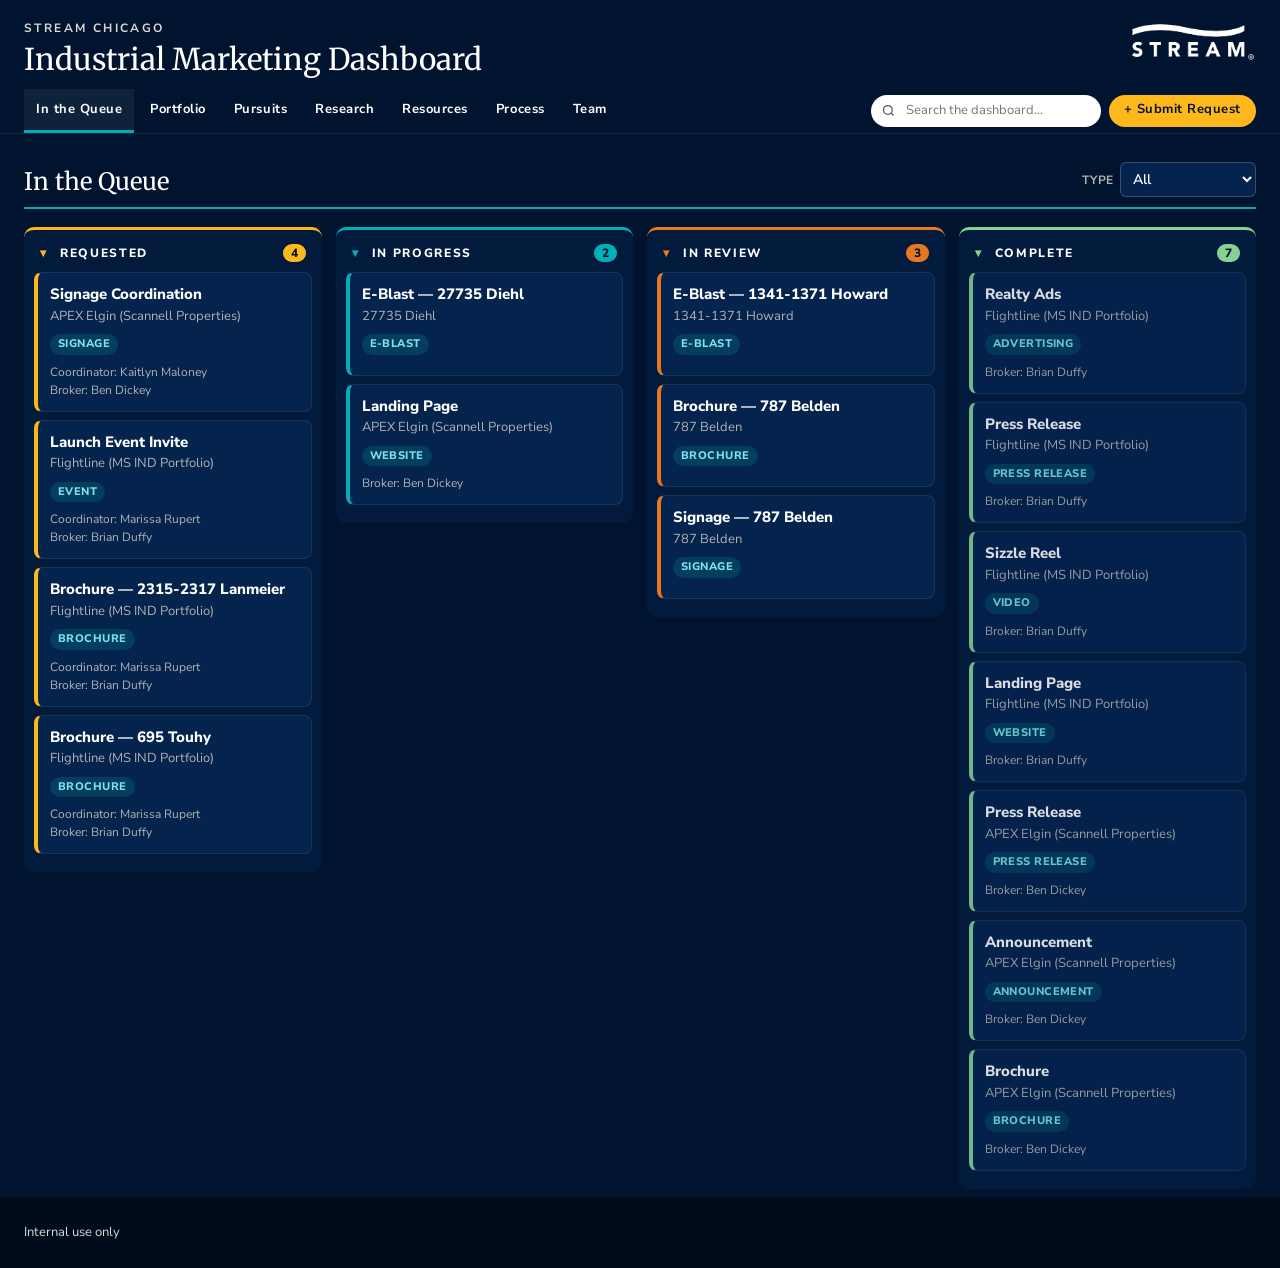
==== commit 655e8f80: "Compact search and Submit Request on the same row as the tabs Co-Authored-By: Claude Opus 5.5 <norep" ====
--- a/index.html
+++ b/index.html
@@ -21,18 +21,11 @@
       </div>
       <div class="masthead__right">
         <img class="brand__logo" src="assets/stream-logo-white.png" alt="Stream Realty Partners" width="126" height="40">
-      <div class="masthead__tools">
-        <label class="search" for="global-search">
-          <svg aria-hidden="true" viewBox="0 0 24 24"><circle cx="11" cy="11" r="7"/><path d="m20 20-3.5-3.5"/></svg>
-          <span class="sr-only">Search the hub</span>
-          <input id="global-search" type="search" placeholder="Search properties, decks, resources…" autocomplete="off">
-        </label>
-        <a class="btn btn--light" id="request-link" href="#" target="_blank" rel="noopener">+ Submit Request</a>
-      </div>
       </div>
     </div>
     <nav class="sectionnav" aria-label="Sections">
-      <div class="wrap sectionnav__inner" role="tablist">
+      <div class="wrap sectionnav__row">
+      <div class="sectionnav__inner" role="tablist">
         <a href="#queue" role="tab" id="tab-queue" aria-controls="queue">In the Queue</a>
         <a href="#portfolio" role="tab" id="tab-portfolio" aria-controls="portfolio">Portfolio</a>
         <a href="#presentations" role="tab" id="tab-presentations" aria-controls="presentations">Pursuits</a>
@@ -40,6 +33,15 @@
         <a href="#resources" role="tab" id="tab-resources" aria-controls="resources">Resources</a>
         <a href="#process" role="tab" id="tab-process" aria-controls="process">Process</a>
         <a href="#team" role="tab" id="tab-team" aria-controls="team">Team</a>
+      </div>
+        <div class="masthead__tools">
+          <label class="search" for="global-search">
+            <svg aria-hidden="true" viewBox="0 0 24 24"><circle cx="11" cy="11" r="7"/><path d="m20 20-3.5-3.5"/></svg>
+            <span class="sr-only">Search the hub</span>
+            <input id="global-search" type="search" placeholder="Search the dashboard…" autocomplete="off">
+          </label>
+          <a class="btn btn--light" id="request-link" href="#" target="_blank" rel="noopener">+ Submit Request</a>
+        </div>
       </div>
     </nav>
   </header>
--- a/assets/styles.css
+++ b/assets/styles.css
@@ -534,3 +534,22 @@
 #request-link { background: var(--yellow); color: #00142F; }
 #request-link:hover { background: #FFC94D; }
 #request-link:focus-visible { outline: 2px solid #fff; outline-offset: 2px; }
+
+/* Tabs, search and Submit Request share one row */
+.sectionnav__row { display: flex; align-items: center; gap: 16px; }
+.sectionnav__row .sectionnav__inner { flex: 1; min-width: 0; padding: 0; }
+.sectionnav__row .masthead__tools { flex: none; gap: 8px; flex-wrap: nowrap; }
+.sectionnav__row .search { width: 230px; height: 32px; padding: 0 10px; }
+.sectionnav__row .search svg { width: 15px; height: 15px; }
+.sectionnav__row .search input { font-size: 13px; }
+.sectionnav__row .btn { height: 32px; padding: 0 14px; font-size: 13px; }
+.masthead__right { gap: 0; }
+@media (max-width: 1080px) { .sectionnav__row .search { width: 170px; } }
+@media (max-width: 760px) {
+  .sectionnav__row { flex-wrap: wrap; gap: 0; }
+  .sectionnav__row .masthead__tools { order: -1; width: 100%; padding: 4px 0 10px; }
+  .sectionnav__row .search { flex: 1; width: auto; height: 36px; }
+  .sectionnav__row .btn { height: 36px; }
+  .sectionnav__row .sectionnav__inner { flex-basis: 100%; }
+}
+@media (min-width: 761px) { .masthead__right { align-self: flex-start; } .masthead__inner { padding-bottom: 12px; } }
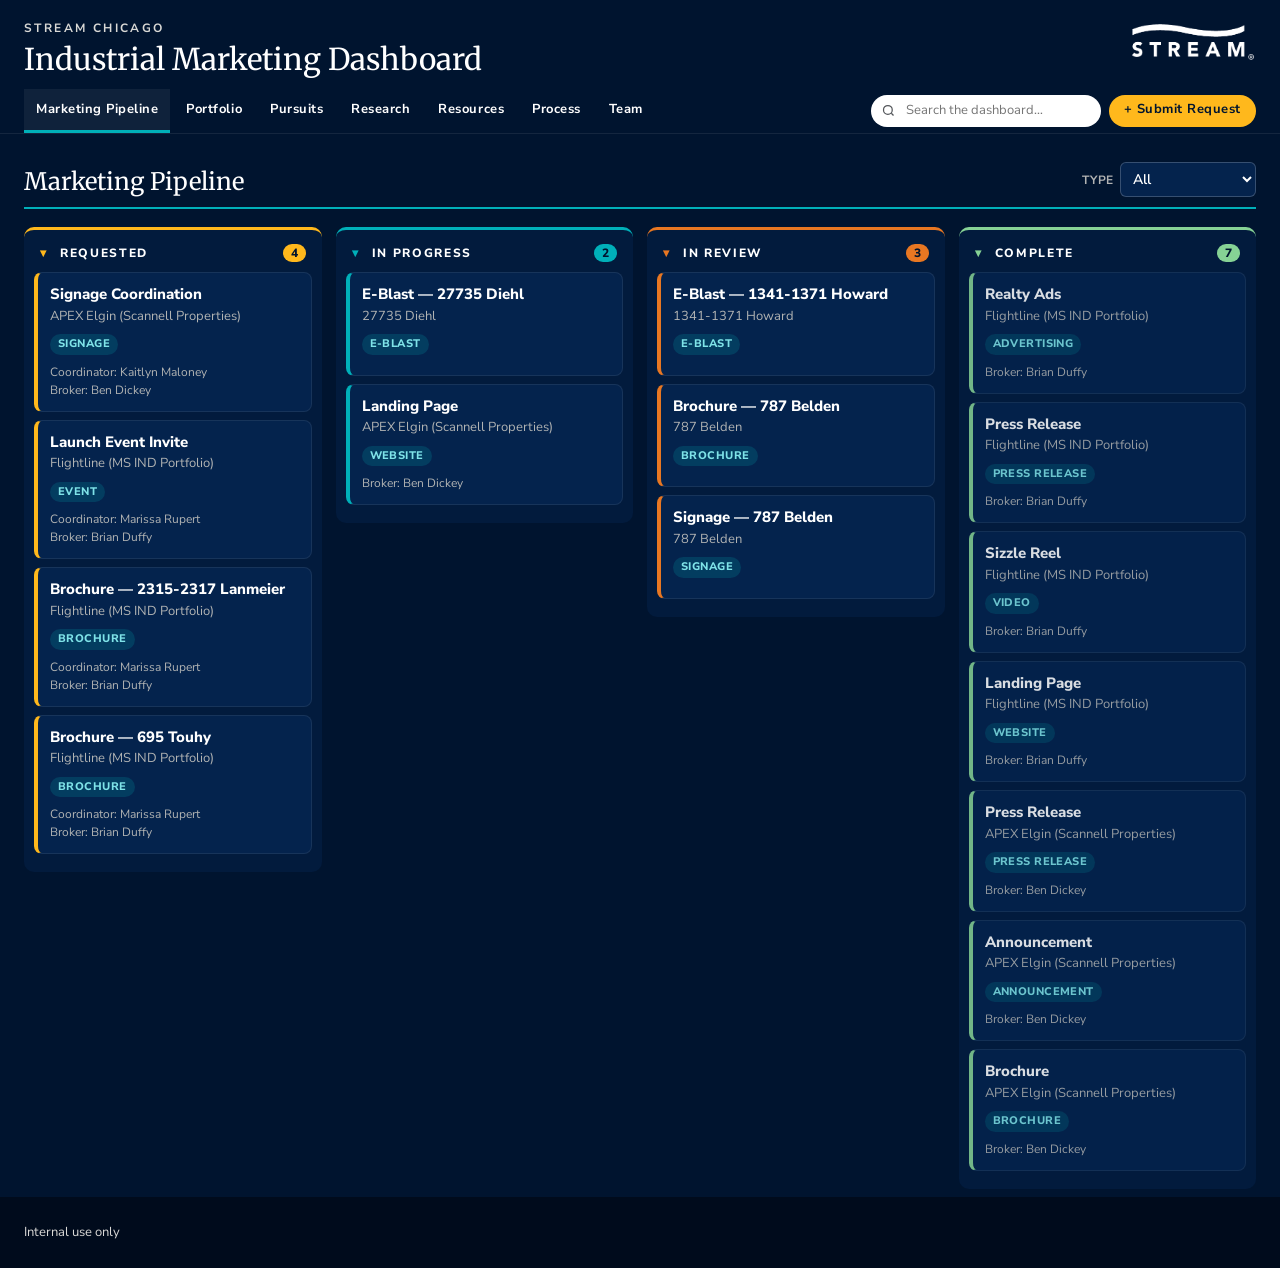
==== commit 713c03db: "Rename In the Queue tab to Marketing Pipeline Co-Authored-By: Claude Opus 5.5 <noreply@anthropic.com" ====
--- a/index.html
+++ b/index.html
@@ -26,7 +26,7 @@
     <nav class="sectionnav" aria-label="Sections">
       <div class="wrap sectionnav__row">
       <div class="sectionnav__inner" role="tablist">
-        <a href="#queue" role="tab" id="tab-queue" aria-controls="queue">In the Queue</a>
+        <a href="#queue" role="tab" id="tab-queue" aria-controls="queue">Marketing Pipeline</a>
         <a href="#portfolio" role="tab" id="tab-portfolio" aria-controls="portfolio">Portfolio</a>
         <a href="#presentations" role="tab" id="tab-presentations" aria-controls="presentations">Pursuits</a>
         <a href="#research" role="tab" id="tab-research" aria-controls="research">Research</a>
@@ -54,7 +54,7 @@
 
     <section id="queue" class="section" role="tabpanel" aria-labelledby="tab-queue">
       <div class="section__head">
-        <h2 id="queue-h" class="section__title">In the Queue</h2>
+        <h2 id="queue-h" class="section__title">Marketing Pipeline</h2>
         <div class="filters">
           <label>Type <select id="queue-type"></select></label>
         </div>
--- a/assets/styles.css
+++ b/assets/styles.css
@@ -366,8 +366,8 @@
 
 /* ---------- Team ---------- */
 .team-photo { margin: 0 0 16px; border-radius: var(--radius); overflow: hidden; border: 1px solid rgba(255,255,255,.08); }
-.team-photo img { display: block; width: 100%; max-width: 100%; aspect-ratio: 21 / 9; object-fit: cover; object-position: 50% 40%; }
-@media (max-width: 640px) { .team-photo img { aspect-ratio: 4 / 3; } }
+.team-photo img { display: block; width: 100%; max-width: 100%; aspect-ratio: 3.4 / 1; object-fit: cover; object-position: 50% 37%; }
+@media (max-width: 640px) { .team-photo img { aspect-ratio: 16 / 9; } }
 .team { display: grid; grid-template-columns: repeat(3, 1fr); gap: 14px; }
 @media (max-width: 860px) { .team { grid-template-columns: 1fr; } }
 .member { display: flex; gap: 12px; align-items: flex-start; padding: 8px 0; border-top: 1px solid var(--line); }
